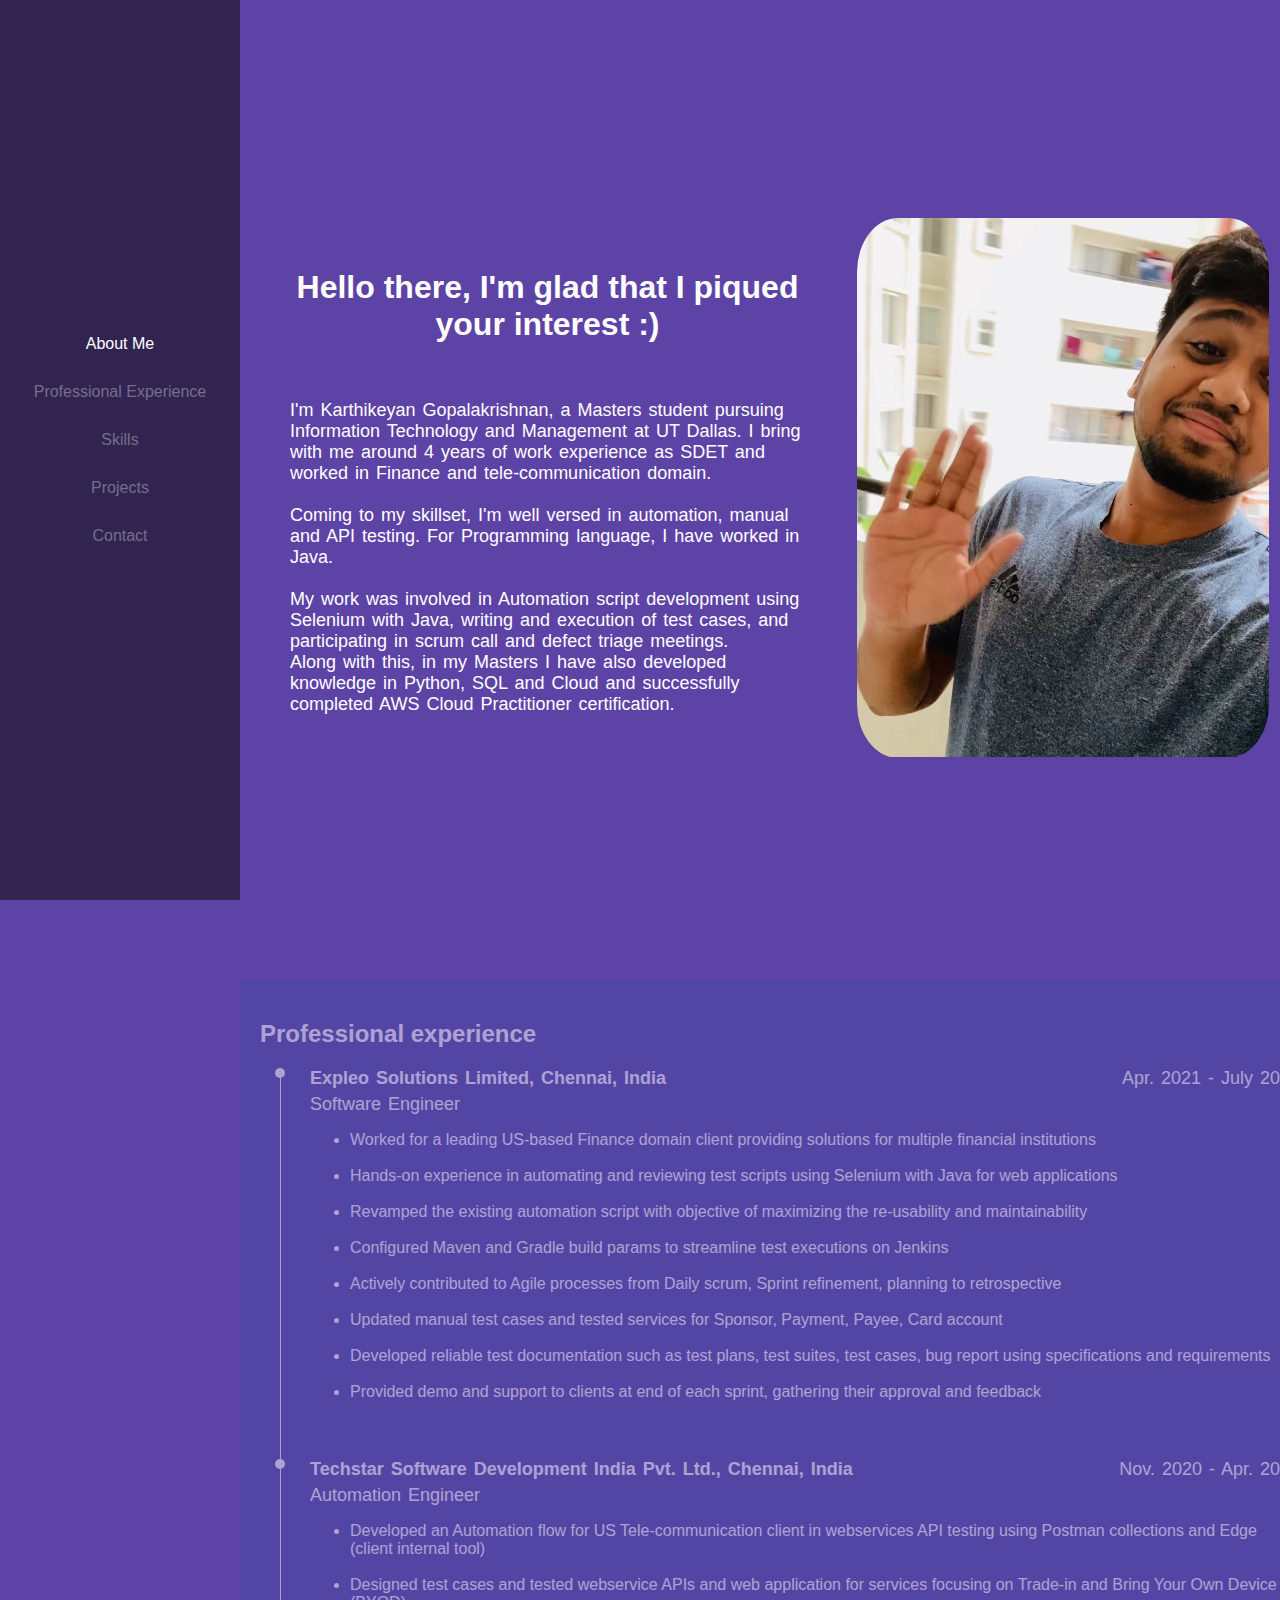
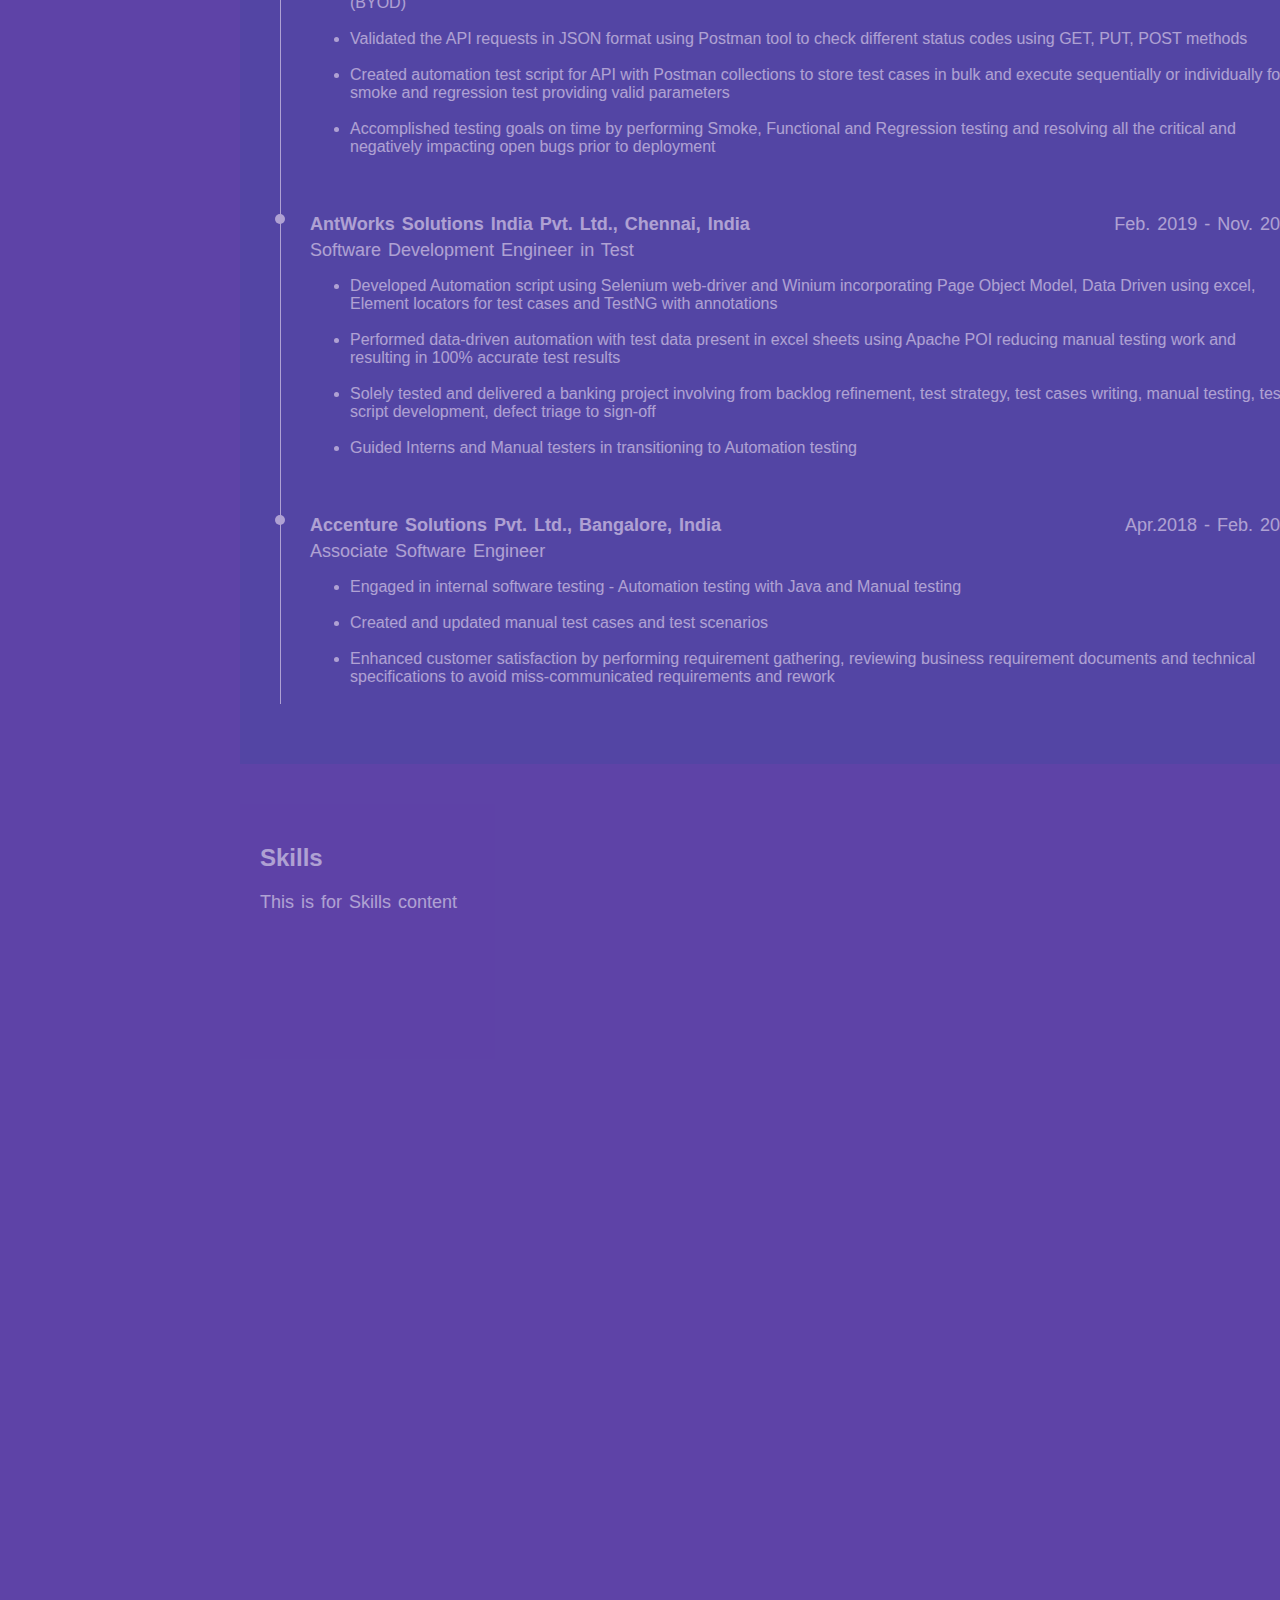
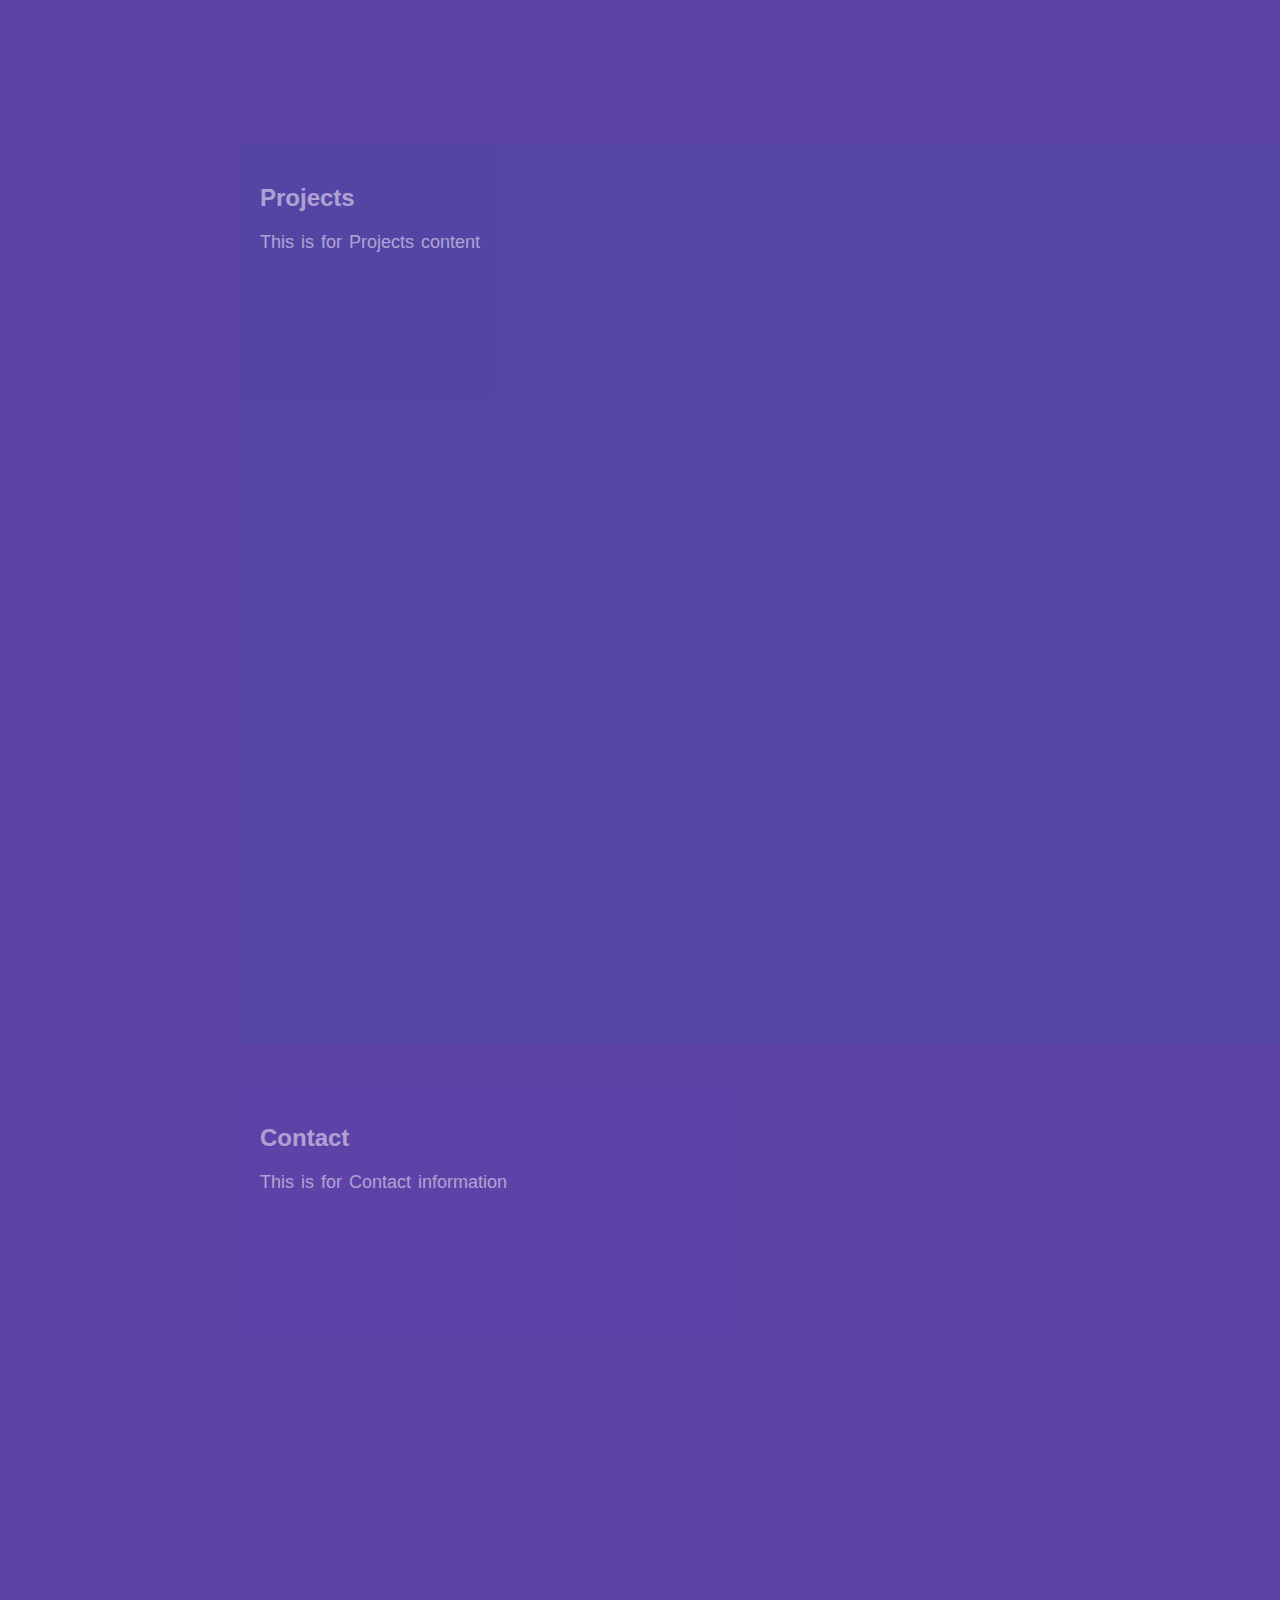
==== index.html @ d2886f9d "index.html - location change" ====
<!DOCTYPE html>
<html>
<head>
    <title>Karthikeyan Gopalakrishnan</title>
    <link rel="stylesheet" type="text/css" href="scripts/styles.css">
</head>
<body>
    <div id="left-pane">
        <ul>
            <li><a id="link-about-me" href="#about-me">About Me</a></li>
            <li><a id="link-professional-experience" href="#professional-experience">Professional Experience</a></li>
            <li><a id="link-skills" href="#skills">Skills</a></li>
            <li><a id="link-projects" href="#projects">Projects</a></li>
            <li><a id="link-contact" href="#contact">Contact</a></li>
        </ul>
    </div>

    <div id="content">
        <section id="about-me" class="about-me-container">
            <div class="col-md-6 about-me-text">
                <h1>Hello there, I'm glad that I piqued your interest :)</h1>
                <br>
                <p>
                I'm Karthikeyan Gopalakrishnan, a Masters student pursuing Information Technology and Management at UT Dallas. I bring with me around 4 years of work experience as SDET and worked in Finance and tele-communication domain.<br><br> Coming to my skillset, I'm well versed in automation, manual and API testing. For Programming language, I have worked in Java.<br> <br> My work was involved in Automation script development using Selenium with Java, writing and execution of test cases, and participating in scrum call and defect triage meetings.<br> Along with this, in my Masters I have also developed knowledge in Python, SQL and Cloud and successfully completed AWS Cloud Practitioner certification.
                </p>
                <!-- LinkedIn and Resume Icons here -->
            </div>
            <div class="col-md-6 about-me-video">
                <div class="video-container">
                    <video autoplay loop muted playsinline>
                        <source src="images/wave.mp4" type="video/mp4">
                        Your browser does not support the video tag.
                    </video>
                </div>
            </div>
        </section>

        <section id="professional-experience" class="section">
            <!-- Professional experience content goes here -->
            <h2>Professional experience</h2>
            <div class="timeline">
                <div class="timeline-item">
                    <div class="timeline-dot"></div>
                    <div class="timeline-content">
                        <p class="timeline-title">Expleo Solutions Limited, Chennai, India <span>Apr. 2021 - July 2022</span></p>
                        <p class="timeline-subtitle">Software Engineer</p>
                        <ul>
                            <li>Worked for a leading US-based Finance domain client providing solutions for multiple financial institutions <br><br>
                            <li>Hands-on experience in automating and reviewing test scripts using Selenium with Java for web applications <br><br>
                            <li>Revamped the existing automation script with objective of maximizing the re-usability and maintainability <br><br>
                            <li>Configured Maven and Gradle build params to streamline test executions on Jenkins <br><br>
                            <li>Actively contributed to Agile processes from Daily scrum, Sprint refinement, planning to retrospective <br><br>
                            <li>Updated manual test cases and tested services for Sponsor, Payment, Payee, Card account <br><br>
                            <li>Developed reliable test documentation such as test plans, test suites, test cases, bug report using specifications and requirements <br><br>
                            <li>Provided demo and support to clients at end of each sprint, gathering their approval and feedback <br><br>
                        </ul>
                    </div>
                </div>
                <div class="timeline-item">
                    <div class="timeline-dot"></div>
                    <div class="timeline-content">
                        <p class="timeline-title">Techstar Software Development India Pvt. Ltd., Chennai, India <span>Nov. 2020 - Apr. 2021</span></p>
                        <p class="timeline-subtitle">Automation Engineer</p>
                        <ul>
                            <li>Developed an Automation flow for US Tele-communication client in webservices API testing using Postman collections and Edge (client internal tool) <br><br>
                            <li>Designed test cases and tested webservice APIs and web application for services focusing on Trade-in and Bring Your Own Device (BYOD) <br><br>
                            <li>Validated the API requests in JSON format using Postman tool to check different status codes using GET, PUT, POST methods <br><br>
                            <li>Created automation test script for API with Postman collections to store test cases in bulk and execute sequentially or individually for smoke and regression test providing valid parameters <br><br>
                            <li>Accomplished testing goals on time by performing Smoke, Functional and Regression testing and resolving all the critical and negatively impacting open bugs prior to deployment <br><br>
                        </ul>
                    </div>
                </div>
                <div class="timeline-item">
                    <div class="timeline-dot"></div>
                    <div class="timeline-content">
                        <p class="timeline-title">AntWorks Solutions India Pvt. Ltd., Chennai, India <span>Feb. 2019 - Nov. 2020</span></p>
                        <p class="timeline-subtitle">Software Development Engineer in Test</p>
                        <ul>
                            <li>Developed Automation script using Selenium web-driver and Winium incorporating Page Object Model, Data Driven using excel, Element locators for test cases and TestNG with annotations <br><br>
                            <li>Performed data-driven automation with test data present in excel sheets using Apache POI reducing manual testing work and resulting in 100% accurate test results <br><br>
                            <li>Solely tested and delivered a banking project involving from backlog refinement, test strategy, test cases writing, manual testing, test script development, defect triage to sign-off <br><br>
                            <li>Guided Interns and Manual testers in transitioning to Automation testing <br><br>
                        </ul>
                    </div>
                </div>
                <div class="timeline-item">
                    <div class="timeline-dot"></div>
                    <div class="timeline-content">
                        <p class="timeline-title">Accenture Solutions Pvt. Ltd., Bangalore, India <span>Apr.2018 - Feb. 2019</span></p>
                        <p class="timeline-subtitle">Associate Software Engineer</p>
                        <ul>
                            <li>Engaged in internal software testing - Automation testing with Java and Manual testing <br><br>
                            <li>Created and updated manual test cases and test scenarios <br><br>
                            <li>Enhanced customer satisfaction by performing requirement gathering, reviewing business requirement documents and technical specifications to avoid miss-communicated requirements and rework <br><br>
                        </ul>
                    </div>
                </div>
                <!-- Repeat for other companies -->
            </div>
        </section>

        <section id="skills" class="section">
            <!-- Skills content goes here -->
            <h2>Skills</h2>
            <p>This is for Skills content</p>
        </section>

        <section id="projects" class="section">
            <!-- Projects content goes here -->
            <h2>Projects</h2>
            <p>This is for Projects content</p>
        </section>

        <section id="contact" class="section">
            <!-- Contact information goes here -->
            <h2>Contact</h2>
            <p>This is for Contact information</p>
        </section>
    </div>

    <!-- Reference to your external JavaScript file -->
    <script src="scripts/script.js"></script>

</body>
</html>
---- scripts/styles.css ----
body {
    font-family: Arial, sans-serif;
    background-color: #5e43a7;
    color: white;
    margin: 0;
    padding: 0;
    display: flex;
}

/* Profile picture */

.video-container video {
    width: 80%; /* Adjust the width as needed */
    height: auto; /* Adjust the height as needed */
    border-radius: 10%; /* For circular video */
    object-fit: cover; /* Ensures video covers the area */
}

.about-me-container {
    display: flex;
    justify-content: center;
    align-items: center;
}

.about-me-text, .about-me-video {
    flex: 1; /* Each takes half the width of the container */
}

/* Left pane */
/*
body {
    font-family: Arial, sans-serif;
    margin: 0;
    padding: 0;
    display: flex;
}
*/

#left-pane {
    width: 200px;
    background-color: #312451;
    color: white;
    position: fixed; /* Keep the pane floating */
    top: 0; /* Align to the top of the viewport */
    bottom: 0; /* Align to the bottom of the viewport */
    left: 0; /* Align to the left of the viewport */
    display: flex;
    flex-direction: column;
    justify-content: center; /* Center the content vertically */
    padding: 20px; /* Width of the left pane */
    overflow-y: auto; /* Enable scrolling if content overflows */
}

#left-pane ul {
    list-style-type: none;
    padding: 0;
    margin: 0;
    width: 100%; /* Full width of the left pane */
}

#left-pane li {
    margin-bottom: 20px; /* Adds space between each item */
    text-align: center; /* Center-align the text */
}

#left-pane a {
    color: #776e8c;
    text-decoration: none;
    display: block; /* Make links block elements to occupy full width of the li */
    padding: 5px 0; /* Add some padding for better clickability */
}

#left-pane a:hover {
    color: white;
}

#left-pane a.active {
    color: white;
}

/* Contents of the page */
.row {
    display: flex;
    justify-content: center;
    align-items: center;
    height: 100vh; /* Full height of the viewport */
}

.col-md-6 {
    flex: 0 0 50%; /* Each column takes up 50% of the row */
    text-align: center;
}

#content {
    margin-left: 270px; /* Space for the left pane */
    flex-grow: 1;
    padding: 20px;
}

section {
    margin-bottom: 40px;
    padding-top: 20px;
    min-height: 100vh;
}

p {
    font-size: 18px; /* Adjust the size as needed */
    word-spacing: 2px; /* Adjust the spacing as needed */
    text-align: left;
}

.section {
    background-color: #5e43a7; /* Default background color */
    opacity: 0.5; /* Dull non-focused sections */
    transition: opacity 0.1s; /* Smooth transition for focus effect */
    min-height: 100vh; /* Full height of the viewport */
    width: calc(100vw - 200px); /* Full width of the viewport minus the left pane width */
    margin-left: -50px; /* Offset for the left pane */
    box-sizing: border-box; /* Include padding and borders in the element's total width and height */
    padding: 20px; /* Add some padding */
}

.section:nth-child(even) {
    background-color: #4849a2; /* Alternate background color */
}

.section.active {
    opacity: 1; /* Focused section is fully opaque */
}

/* Timeline */
.timeline {
    position: relative;
    margin-left: 20px;
}

.timeline::before {
    content: '';
    position: absolute;
    left: 0;
    top: 0;
    bottom: 0;
    width: 1px; /* Width of the line */
    background-color: white;
    z-index: -1; /* Ensure it's behind the dots */
}

.timeline-dot {
    width: 10px;
    height: 10px;
    background-color: white;
    border-radius: 50%;
    position: absolute;
    left: -5px; /* Adjust so that it centers on the line */
    z-index: 1; /* Ensures the dot is above the line */
}

.timeline-item {
    position: relative;
    margin-bottom: 40px; /* Adjust spacing between items */
    padding-left: 30px;
}

.timeline-title {
    font-weight: bold;
    margin: 0;
}

.timeline-title span {
    float: right;
    font-weight: normal;
}

.timeline-subtitle {
    margin: 5px 0;
}
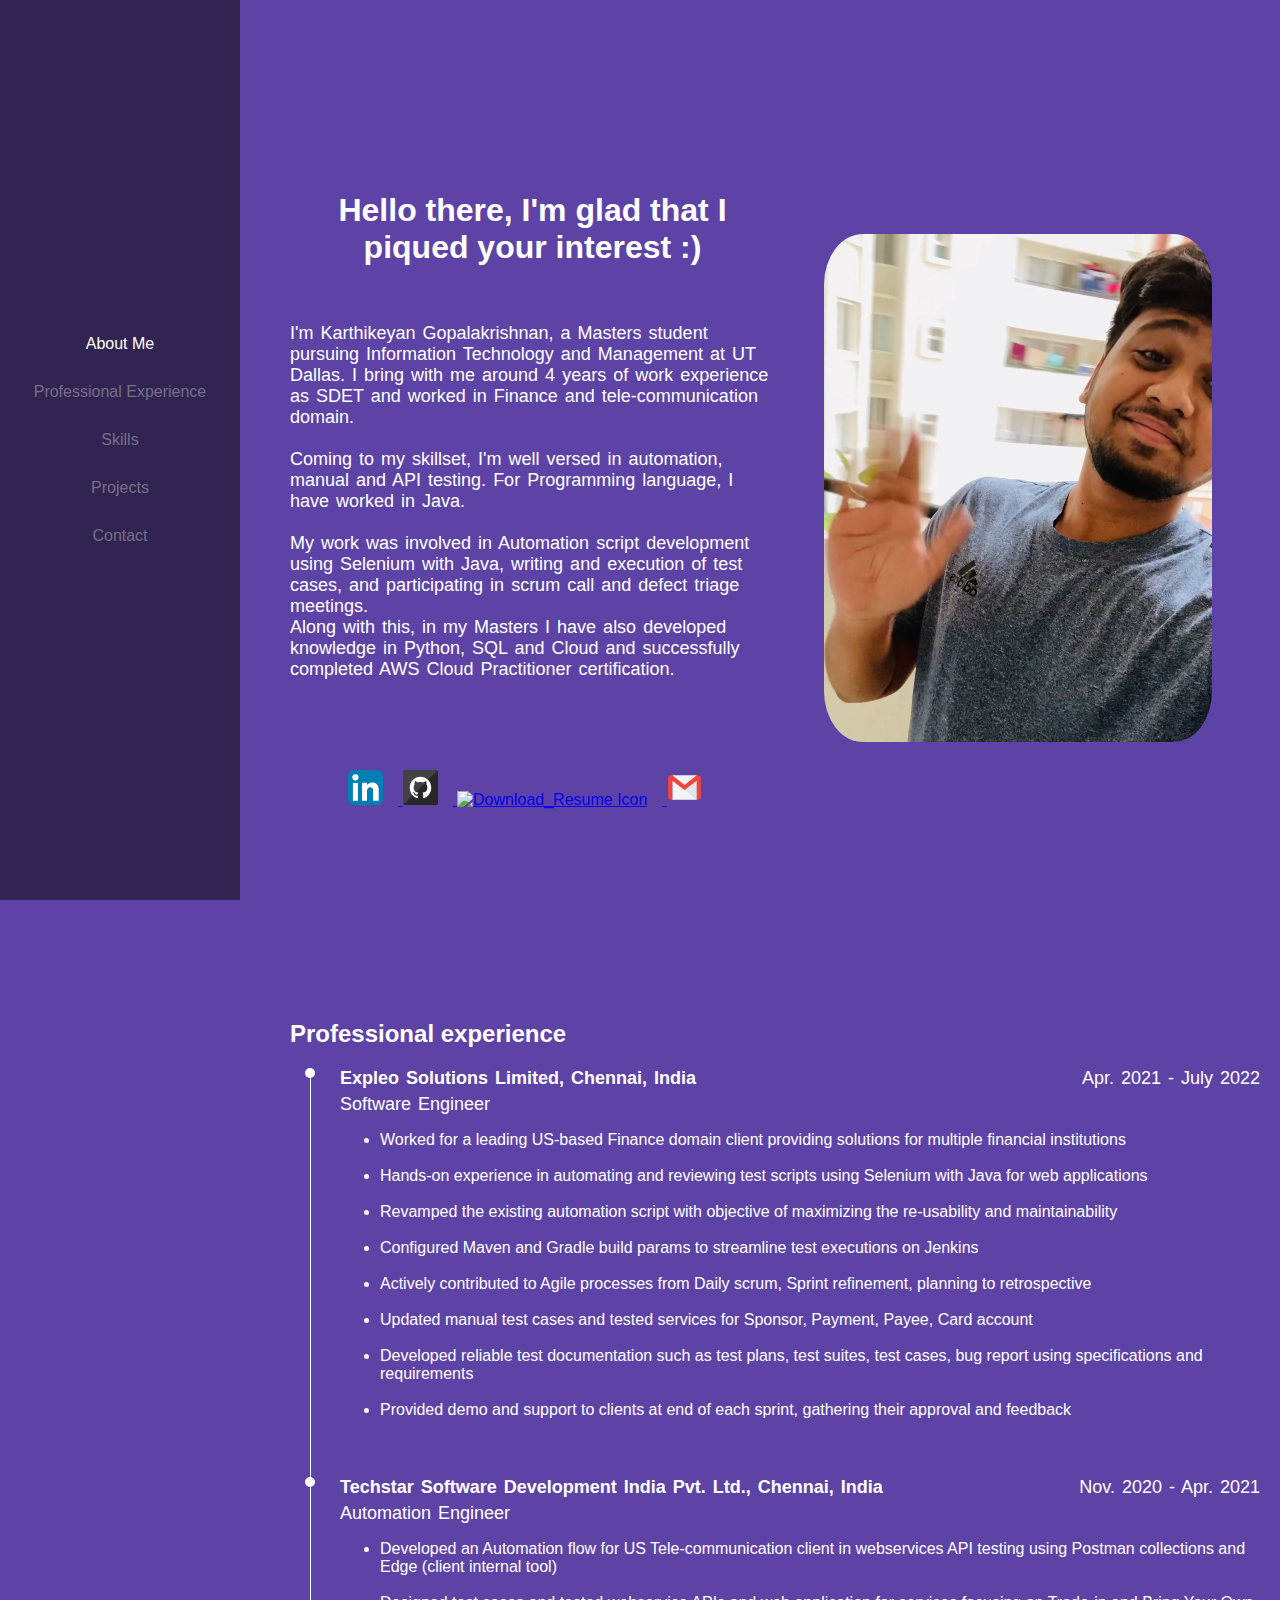
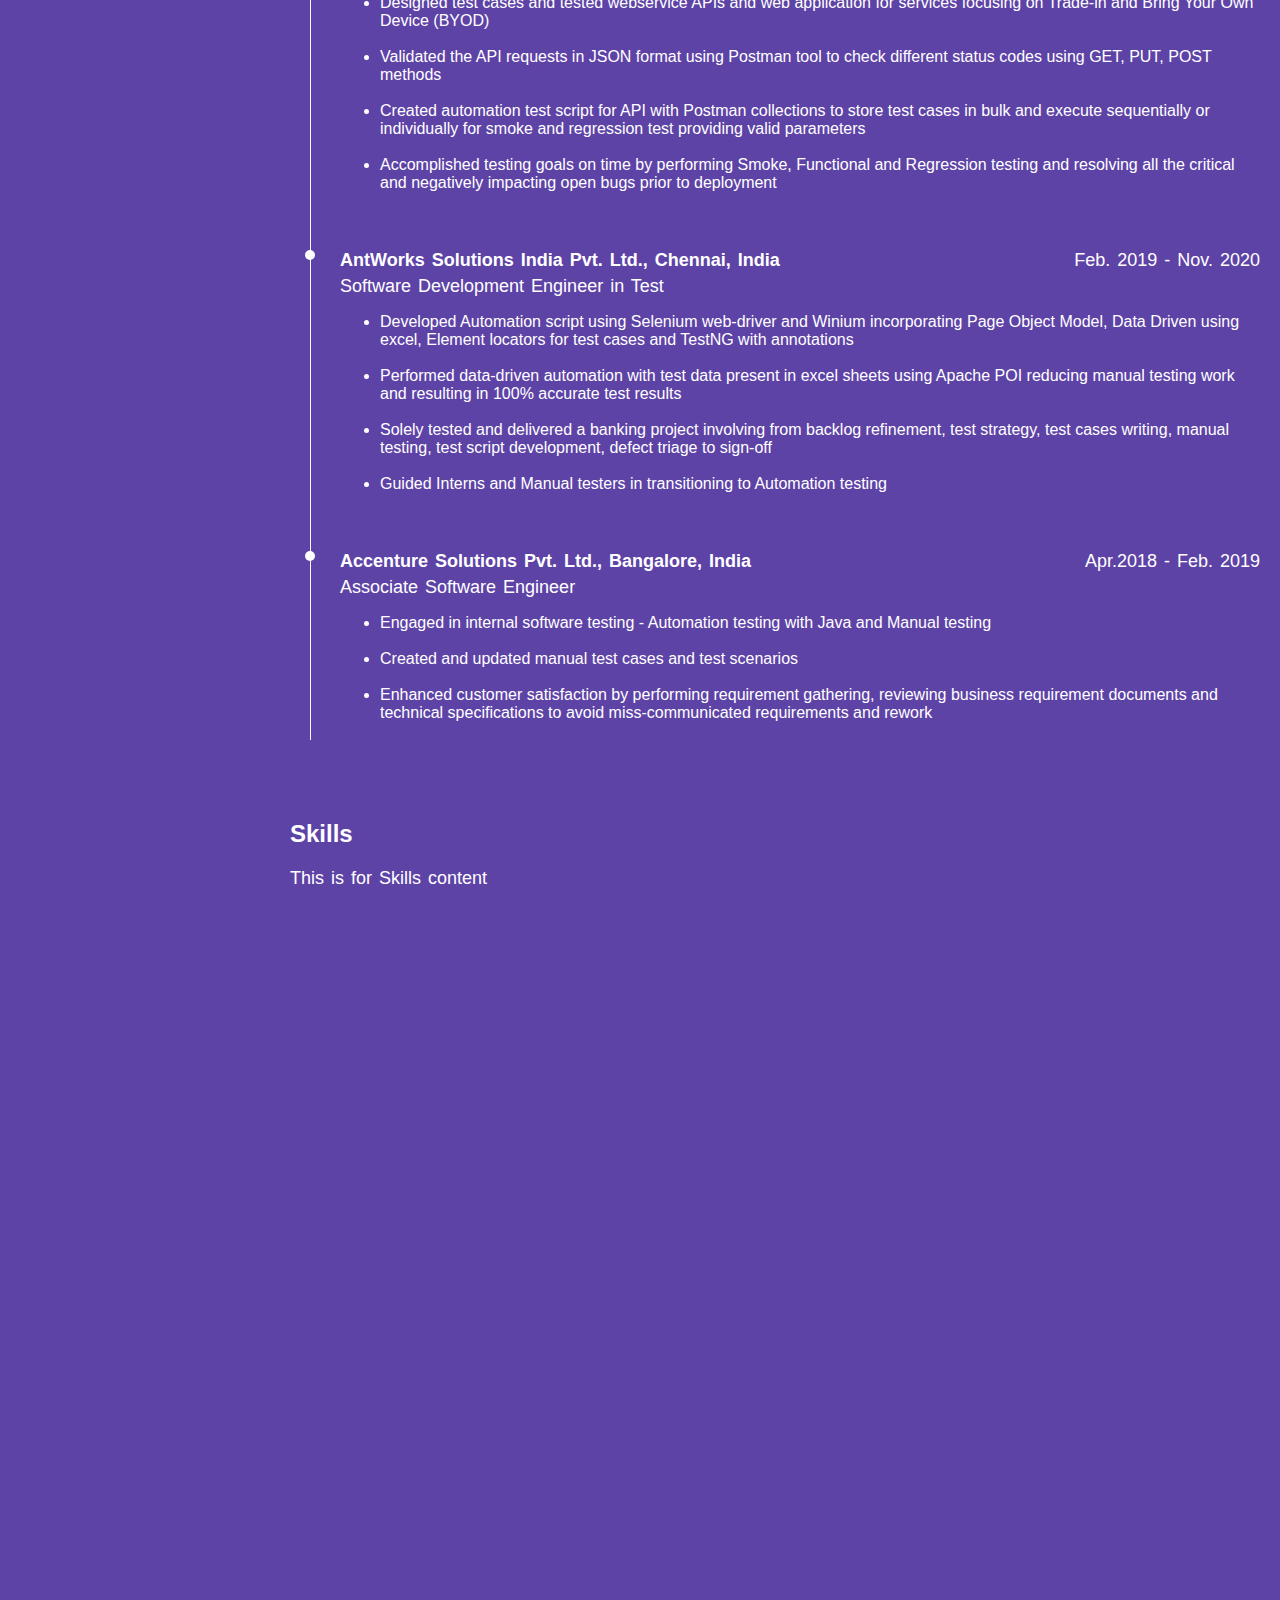
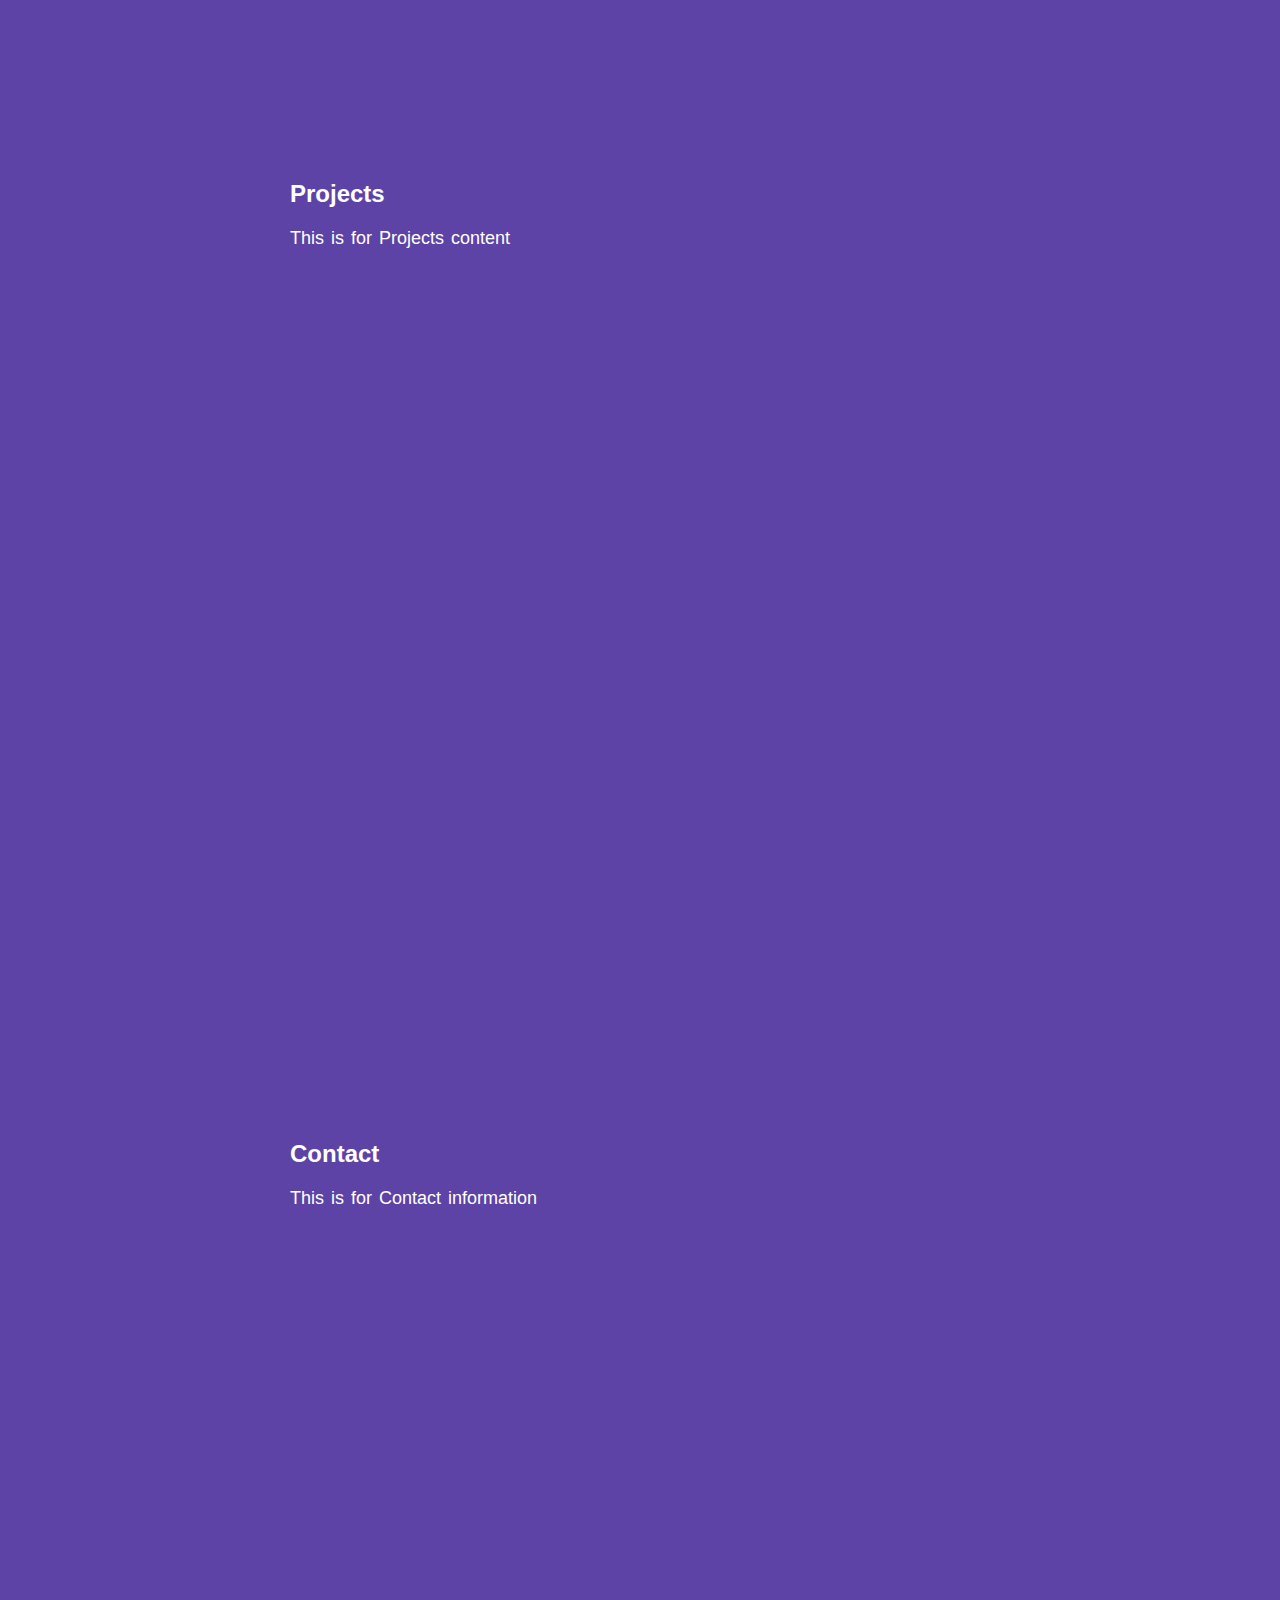
==== commit 15da349f: "Changes to HTML, CSS Added Images" ====
--- a/index.html
+++ b/index.html
@@ -24,6 +24,20 @@
                 I'm Karthikeyan Gopalakrishnan, a Masters student pursuing Information Technology and Management at UT Dallas. I bring with me around 4 years of work experience as SDET and worked in Finance and tele-communication domain.<br><br> Coming to my skillset, I'm well versed in automation, manual and API testing. For Programming language, I have worked in Java.<br> <br> My work was involved in Automation script development using Selenium with Java, writing and execution of test cases, and participating in scrum call and defect triage meetings.<br> Along with this, in my Masters I have also developed knowledge in Python, SQL and Cloud and successfully completed AWS Cloud Practitioner certification.
                 </p>
                 <!-- LinkedIn and Resume Icons here -->
+                <div>
+                    <a href="https://www.linkedin.com/in/karthik-gk/" target="_blank">
+                        <img src="images/LinkedIn.svg" class="svg-logo" alt="Linkedin Icon">
+                    </a>
+                    <a href="https://github.com/Karthik-Gk" target="_blank">
+                        <img src="images/GitHub.svg" class="svg-logo" alt="GitHub Icon">
+                    </a>
+                    <a href="files/Karthikeyan-QA.pdf" target="_blank">
+                        <img src="images/Resume.svg" class="svg-logo" alt="Download_Resume Icon">
+                    </a>
+                    <a href="mailto:its.gkarthi@gmail.com" target="_blank">
+                        <img src="images/Gmail.svg" class="svg-logo" alt="Gmail Icon">
+                    </a>
+                </div>
             </div>
             <div class="col-md-6 about-me-video">
                 <div class="video-container">
@@ -118,7 +132,7 @@
         </section>
     </div>
 
-    <!-- Reference to your external JavaScript file -->
+    <!-- Reference to external JavaScript file -->
     <script src="scripts/script.js"></script>
 
 </body>
--- a/scripts/styles.css
+++ b/scripts/styles.css
@@ -1,5 +1,6 @@
+
 body {
-    font-family: Arial, sans-serif;
+    font-family: Arial, sans-serif; /* Arial, sans-serif, Inherit,  */
     background-color: #5e43a7;
     color: white;
     margin: 0;
@@ -109,24 +110,16 @@
     text-align: left;
 }
 
-.section {
-    background-color: #5e43a7; /* Default background color */
-    opacity: 0.5; /* Dull non-focused sections */
-    transition: opacity 0.1s; /* Smooth transition for focus effect */
-    min-height: 100vh; /* Full height of the viewport */
-    width: calc(100vw - 200px); /* Full width of the viewport minus the left pane width */
-    margin-left: -50px; /* Offset for the left pane */
-    box-sizing: border-box; /* Include padding and borders in the element's total width and height */
-    padding: 20px; /* Add some padding */
+.about-me-text div {
+    margin-top: 90px; /* Adjust this value as needed for desired spacing */
 }
 
-.section:nth-child(even) {
-    background-color: #4849a2; /* Alternate background color */
+.svg-logo {
+    width: 35px;
+    height: 35px;
+    margin-right: 15px;
 }
 
-.section.active {
-    opacity: 1; /* Focused section is fully opaque */
-}
 
 /* Timeline */
 .timeline {
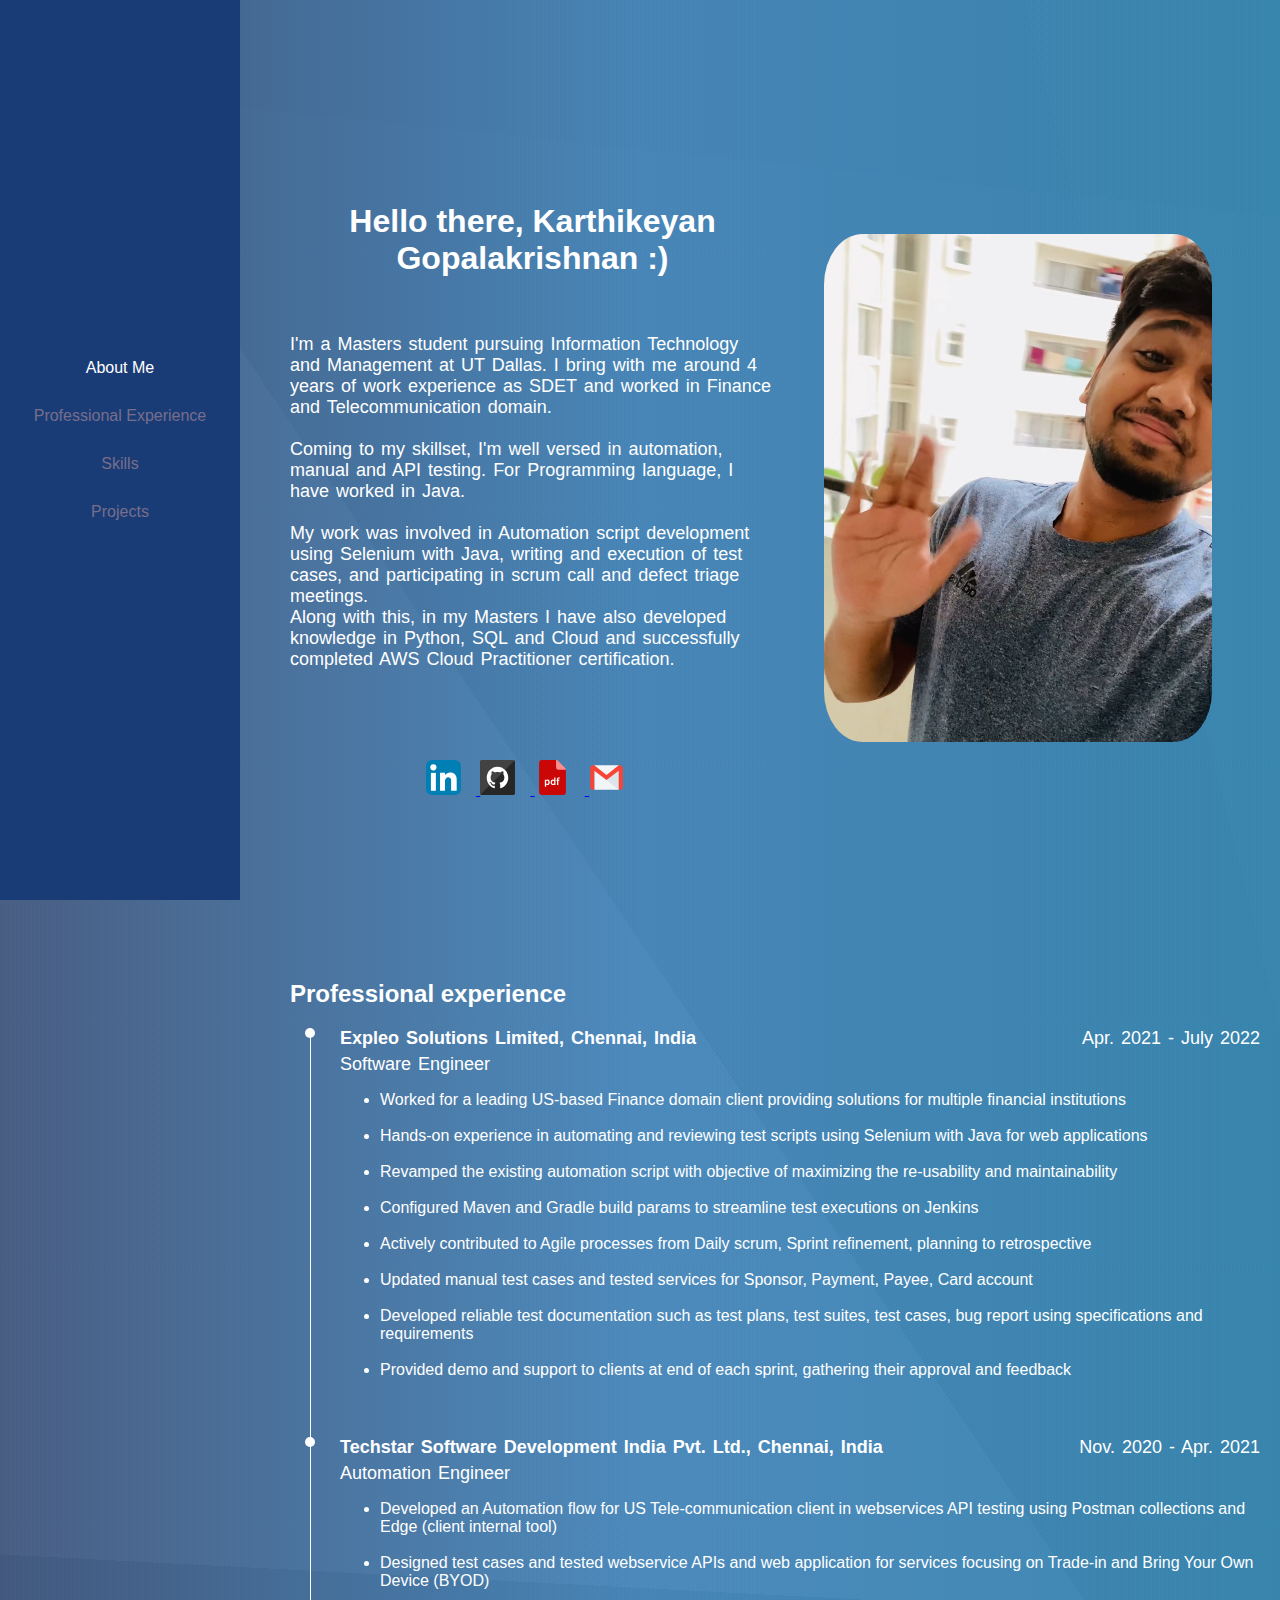
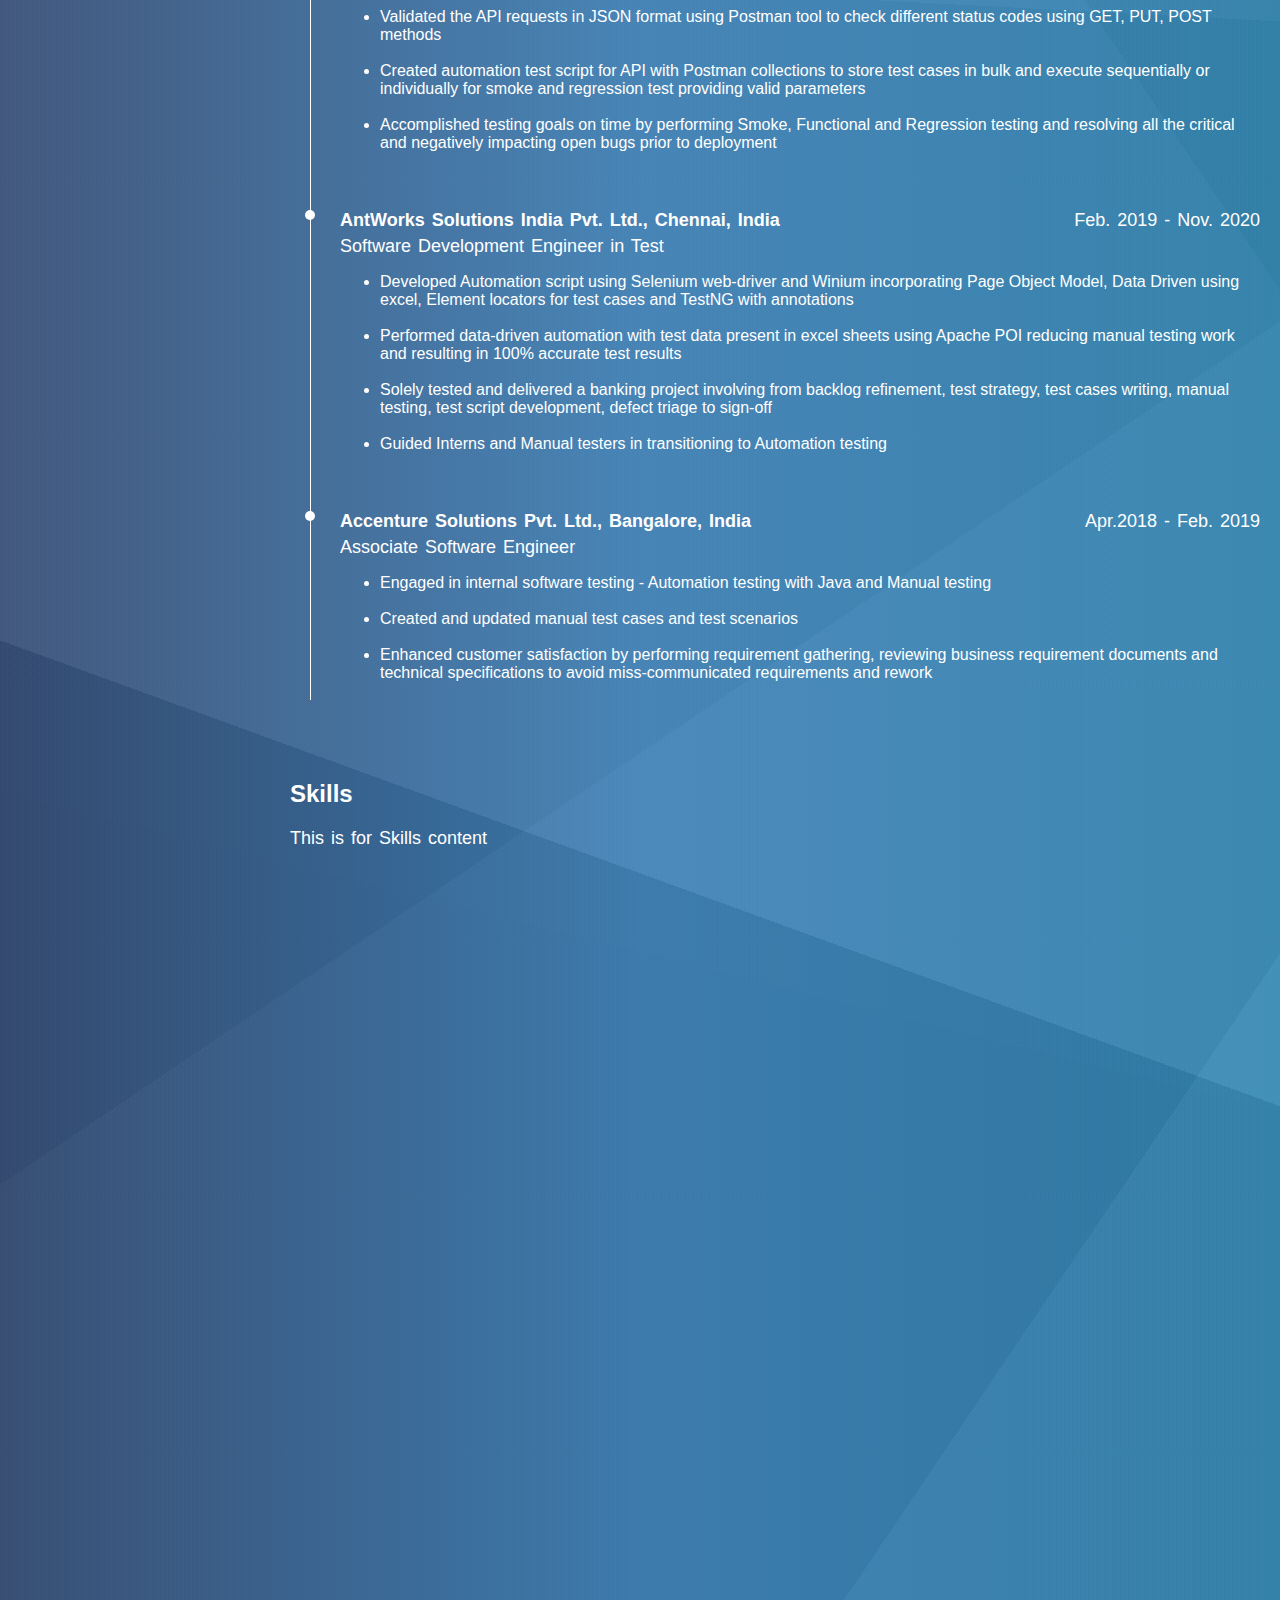
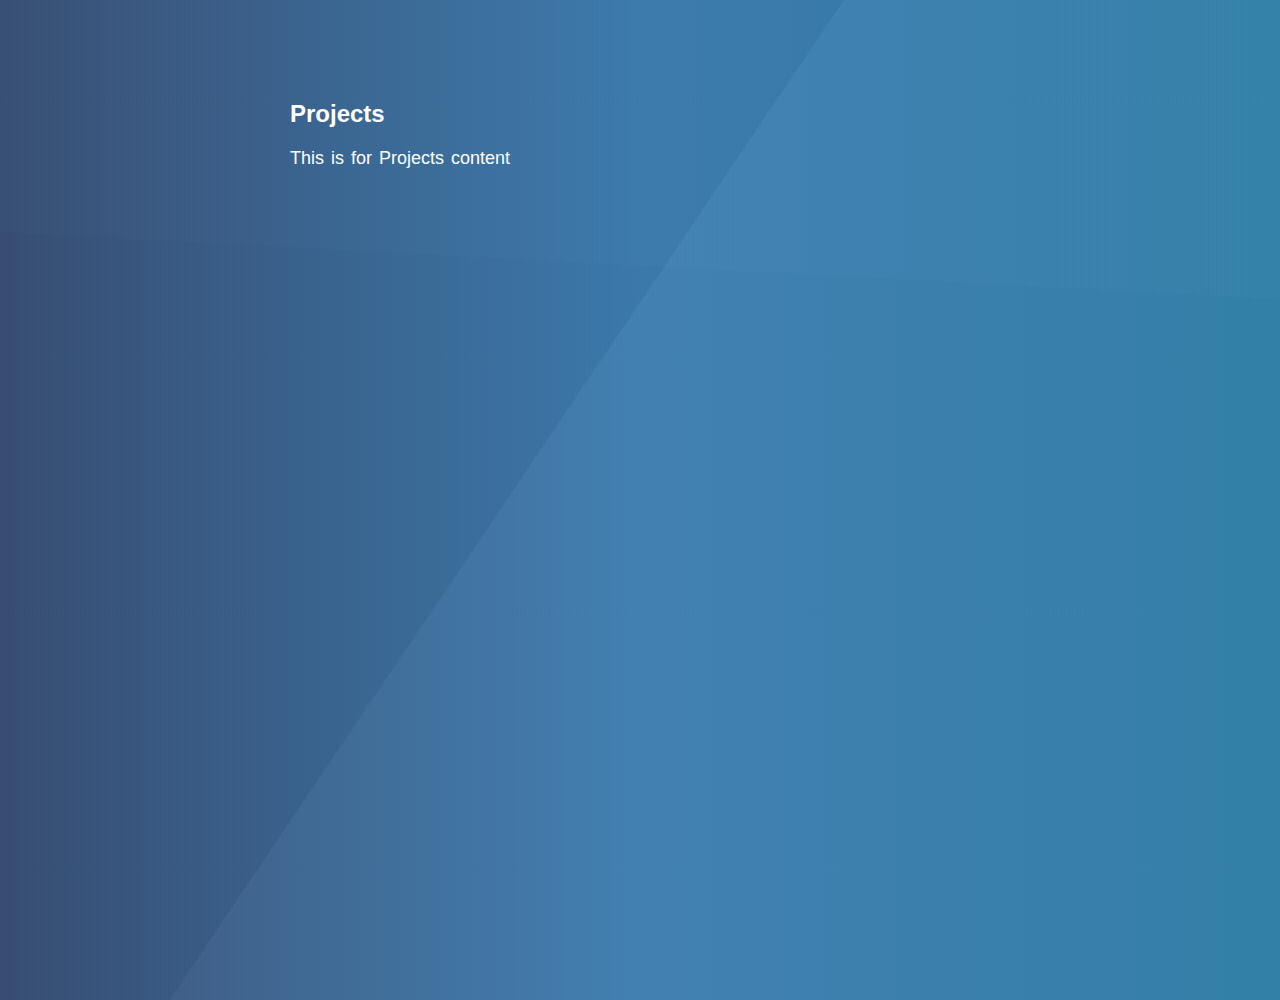
==== commit df68d872: "Changes to HTML, CSS Layout & Background" ====
--- a/index.html
+++ b/index.html
@@ -11,19 +11,19 @@
             <li><a id="link-professional-experience" href="#professional-experience">Professional Experience</a></li>
             <li><a id="link-skills" href="#skills">Skills</a></li>
             <li><a id="link-projects" href="#projects">Projects</a></li>
-            <li><a id="link-contact" href="#contact">Contact</a></li>
-        </ul>
-    </div>
+            <!--    <li><a id="link-contact" href="#contact">Contact</a></li> -->
+            </ul>
+        </div>
 
-    <div id="content">
-        <section id="about-me" class="about-me-container">
-            <div class="col-md-6 about-me-text">
-                <h1>Hello there, I'm glad that I piqued your interest :)</h1>
-                <br>
-                <p>
-                I'm Karthikeyan Gopalakrishnan, a Masters student pursuing Information Technology and Management at UT Dallas. I bring with me around 4 years of work experience as SDET and worked in Finance and tele-communication domain.<br><br> Coming to my skillset, I'm well versed in automation, manual and API testing. For Programming language, I have worked in Java.<br> <br> My work was involved in Automation script development using Selenium with Java, writing and execution of test cases, and participating in scrum call and defect triage meetings.<br> Along with this, in my Masters I have also developed knowledge in Python, SQL and Cloud and successfully completed AWS Cloud Practitioner certification.
-                </p>
-                <!-- LinkedIn and Resume Icons here -->
+        <div id="content" >
+            <section id="about-me" class="about-me-container">
+                <div class="col-md-6 about-me-text" >
+                    <h1>Hello there, Karthikeyan Gopalakrishnan :)</h1>
+                    <br>
+                    <p>
+                    I'm a Masters student pursuing Information Technology and Management at UT Dallas. I bring with me around 4 years of work experience as SDET and worked in Finance and Telecommunication domain.<br><br> Coming to my skillset, I'm well versed in automation, manual and API testing. For Programming language, I have worked in Java.<br> <br> My work was involved in Automation script development using Selenium with Java, writing and execution of test cases, and participating in scrum call and defect triage meetings.<br> Along with this, in my Masters I have also developed knowledge in Python, SQL and Cloud and successfully completed AWS Cloud Practitioner certification.
+                    </p>
+                    <!-- LinkedIn and Resume Icons here -->
                 <div>
                     <a href="https://www.linkedin.com/in/karthik-gk/" target="_blank">
                         <img src="images/LinkedIn.svg" class="svg-logo" alt="Linkedin Icon">
@@ -125,14 +125,14 @@
             <p>This is for Projects content</p>
         </section>
 
-        <section id="contact" class="section">
-            <!-- Contact information goes here -->
-            <h2>Contact</h2>
-            <p>This is for Contact information</p>
-        </section>
-    </div>
+            <!--        <section id="contact" class="section"> -->
+                        <!-- Contact information goes here -->
+            <!--     <h2>Contact</h2>
+                 <p>This is for Contact information</p>
+             </section> -->
+         </div>
 
-    <!-- Reference to external JavaScript file -->
+         <!-- Reference to external JavaScript file -->
     <script src="scripts/script.js"></script>
 
 </body>
--- a/scripts/styles.css
+++ b/scripts/styles.css
@@ -1,12 +1,14 @@
 
 body {
     font-family: Arial, sans-serif; /* Arial, sans-serif, Inherit,  */
-    background-color: #5e43a7;
+ /*   background-color: #5e43a7; */
+    background-image: linear-gradient(56deg, rgba(254, 254, 254, 0.05) 0%, rgba(254, 254, 254, 0.05) 69%,rgba(160, 160, 160, 0.05) 69%, rgba(160, 160, 160, 0.05) 100%),linear-gradient(194deg, rgba(102, 102, 102, 0.02) 0%, rgba(102, 102, 102, 0.02) 60%,rgba(67, 67, 67, 0.02) 60%, rgba(67, 67, 67, 0.02) 100%),linear-gradient(76deg, rgba(169, 169, 169, 0.06) 0%, rgba(169, 169, 169, 0.06) 89%,rgba(189, 189, 189, 0.06) 89%, rgba(189, 189, 189, 0.06) 100%),linear-gradient(326deg, rgba(213, 213, 213, 0.04) 0%, rgba(213, 213, 213, 0.04) 45%,rgba(66, 66, 66, 0.04) 45%, rgba(66, 66, 66, 0.04) 100%),linear-gradient(183deg, rgba(223, 223, 223, 0.01) 0%, rgba(223, 223, 223, 0.01) 82%,rgba(28, 28, 28, 0.01) 82%, rgba(28, 28, 28, 0.01) 100%),linear-gradient(3deg, rgba(20, 20, 20, 0.06) 0%, rgba(20, 20, 20, 0.06) 62%,rgba(136, 136, 136, 0.06) 62%, rgba(136, 136, 136, 0.06) 100%),linear-gradient(200deg, rgba(206, 206, 206, 0.09) 0%, rgba(206, 206, 206, 0.09) 58%,rgba(6, 6, 6, 0.09) 58%, rgba(6, 6, 6, 0.09) 100%),linear-gradient(304deg, rgba(162, 162, 162, 0.07) 0%, rgba(162, 162, 162, 0.07) 27%,rgba(24, 24, 24, 0.07) 27%, rgba(24, 24, 24, 0.07) 100%),linear-gradient(186deg, rgba(166, 166, 166, 0.04) 0%, rgba(166, 166, 166, 0.04) 5%,rgba(210, 210, 210, 0.04) 5%, rgba(210, 210, 210, 0.04) 100%),linear-gradient(90deg, rgb(26,60,118),rgb(32,129,207),rgb(7,128,191));
     color: white;
     margin: 0;
     padding: 0;
     display: flex;
 }
+
 
 /* Profile picture */
 
@@ -39,7 +41,7 @@
 
 #left-pane {
     width: 200px;
-    background-color: #312451;
+    background-color: #1A3C76;
     color: white;
     position: fixed; /* Keep the pane floating */
     top: 0; /* Align to the top of the viewport */
@@ -99,9 +101,10 @@
 }
 
 section {
-    margin-bottom: 40px;
+
+
+    min-height: 100vh;
     padding-top: 20px;
-    min-height: 100vh;
 }
 
 p {
